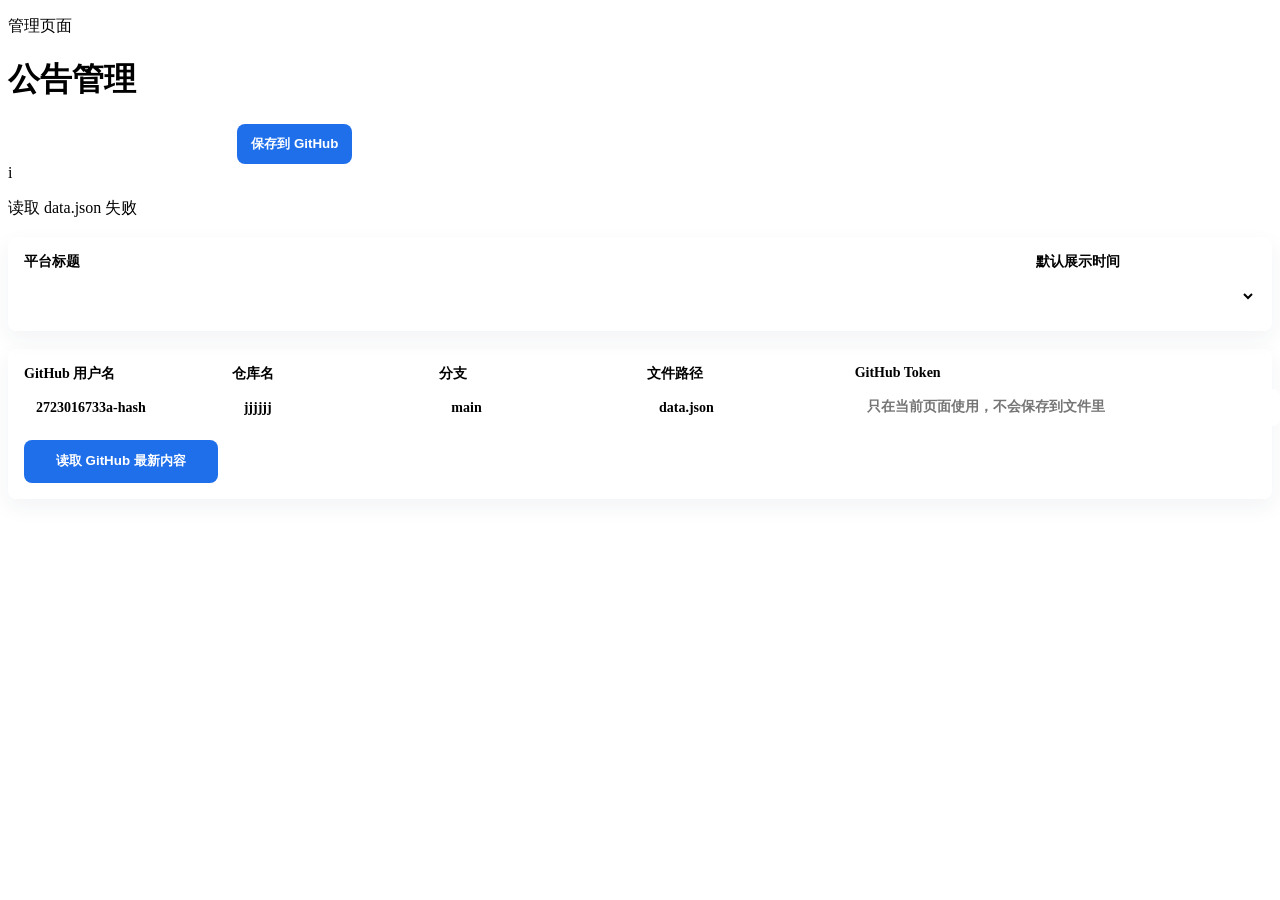
==== admin.html @ 23f2458d "Add files via upload" ====
<!doctype html>
<html lang="zh-CN">
  <head>
    <meta charset="utf-8">
    <meta name="viewport" content="width=device-width, initial-scale=1">
    <title>公告管理</title>
    <link rel="stylesheet" href="./styles.css">
    <link rel="stylesheet" href="./admin.css">
  </head>
  <body>
    <main class="page admin-page">
      <header class="topbar">
        <div>
          <p class="eyebrow">管理页面</p>
          <h1>公告管理</h1>
        </div>
        <div class="admin-actions">
          <button id="open-file" type="button">打开 data.json</button>
          <button id="save-file" type="button">保存到本机</button>
          <button id="save-github" type="button">保存到 GitHub</button>
          <a class="view-link" href="./index.html" target="_blank" rel="noreferrer">查看公告页</a>
        </div>
      </header>

      <section class="notice admin-note" aria-label="状态">
        <div class="notice-mark">i</div>
        <p id="save-status">正在读取 data.json...</p>
      </section>

      <section class="admin-card">
        <label>
          平台标题
          <input id="site-title-input" type="text">
        </label>
        <label>
          默认展示时间
          <select id="active-time-input"></select>
        </label>
      </section>

      <section class="admin-card github-card">
        <label>
          GitHub 用户名
          <input id="github-owner" type="text" value="2723016733a-hash">
        </label>
        <label>
          仓库名
          <input id="github-repo" type="text" value="jjjjjj">
        </label>
        <label>
          分支
          <input id="github-branch" type="text" value="main">
        </label>
        <label>
          文件路径
          <input id="github-path" type="text" value="data.json">
        </label>
        <label class="token-field">
          GitHub Token
          <input id="github-token" type="password" placeholder="只在当前页面使用，不会保存到文件里">
        </label>
        <button id="load-github" type="button">读取 GitHub 最新内容</button>
      </section>

      <nav class="time-tabs" id="time-tabs" aria-label="时间标签"></nav>

      <section class="admin-toolbar">
        <button id="add-time" type="button">新增时间</button>
        <button id="copy-time" type="button">复制当前时间</button>
        <button id="delete-time" type="button">删除当前时间</button>
      </section>

      <section id="editor" class="content" aria-live="polite"></section>
    </main>

    <template id="page-template">
      <article class="panel admin-panel">
        <header class="panel-head">
          <div class="admin-grid">
            <label>
              时间
              <input data-field="time" type="text" placeholder="例如 14:00">
            </label>
            <label>
              更新时间
              <input data-field="updatedAt" type="text" placeholder="例如 2026-06-29 14:00">
            </label>
          </div>
        </header>
        <div class="admin-section-body">
          <label>
            这一时间的公告
            <textarea data-field="notice" rows="3"></textarea>
          </label>
          <div class="section-list"></div>
          <button class="add-section" type="button">新增板块</button>
        </div>
      </article>
    </template>

    <template id="section-editor-template">
      <article class="panel section-editor">
        <header class="panel-head">
          <div class="admin-grid">
            <label>
              板块名称
              <input data-field="title" type="text">
            </label>
            <label>
              副标题
              <input data-field="subtitle" type="text">
            </label>
            <label>
              链接文字
              <input data-field="linkText" type="text">
            </label>
            <label>
              颜色
              <select data-field="accent">
                <option value="blue">蓝色</option>
                <option value="yellow">黄色</option>
              </select>
            </label>
          </div>
          <button class="danger remove-section" type="button">删除板块</button>
        </header>
        <div class="groups"></div>
        <div class="admin-row-actions">
          <label>
            复制内容
            <textarea data-field="copyText" rows="2"></textarea>
          </label>
          <button class="add-group" type="button">新增分组</button>
        </div>
      </article>
    </template>

    <template id="group-editor-template">
      <div class="group group-editor">
        <label class="group-name">
          分组名称
          <input data-field="name" type="text">
        </label>
        <div>
          <div class="items"></div>
          <div class="admin-row-actions">
            <button class="add-item" type="button">新增价格</button>
            <button class="danger remove-group" type="button">删除分组</button>
          </div>
        </div>
      </div>
    </template>

    <template id="item-editor-template">
      <div class="item item-editor">
        <label>
          名称
          <input data-field="label" type="text">
        </label>
        <label>
          价格
          <input data-field="value" type="text">
        </label>
        <label class="check-label">
          <input data-field="highlight" type="checkbox">
          红色
        </label>
        <button class="danger remove-item" type="button">删除</button>
      </div>
    </template>

    <script src="./admin.js"></script>
  </body>
</html>
---- admin.css ----
.admin-page input,
.admin-page textarea,
.admin-page select {
  width: 100%;
  border: 1px solid var(--line);
  border-radius: 8px;
  background: #fff;
  color: var(--text);
  font: inherit;
  padding: 10px 12px;
}

.admin-page textarea {
  resize: vertical;
}

.admin-page label {
  display: grid;
  gap: 7px;
  color: var(--muted);
  font-size: 14px;
  font-weight: 700;
}

.admin-actions,
.admin-toolbar,
.admin-row-actions {
  display: flex;
  align-items: center;
  flex-wrap: wrap;
  gap: 10px;
}

.admin-actions button,
.admin-toolbar button,
.admin-row-actions button,
.view-link {
  min-height: 40px;
  border: 0;
  border-radius: 8px;
  background: var(--blue-dark);
  color: #fff;
  cursor: pointer;
  font-weight: 800;
  padding: 0 14px;
  text-decoration: none;
  display: inline-grid;
  place-items: center;
}

.admin-actions #save-file {
  background: var(--green);
}

.admin-actions #save-github,
.github-card #load-github {
  background: #1f6feb;
}

.danger {
  background: #f1f3f6 !important;
  color: #b21835 !important;
}

.admin-note {
  margin-bottom: 18px;
}

.admin-card {
  display: grid;
  grid-template-columns: minmax(0, 1fr) 220px;
  gap: 14px;
  margin-bottom: 18px;
  padding: 16px;
  border: 1px solid var(--line);
  border-radius: 8px;
  background: var(--panel);
  box-shadow: 0 8px 22px rgba(31, 58, 88, 0.06);
}

.github-card {
  grid-template-columns: repeat(auto-fit, minmax(170px, 1fr));
}

.github-card .token-field {
  grid-column: span 2;
}

.github-card button {
  min-height: 43px;
  align-self: end;
  border: 0;
  border-radius: 8px;
  color: #fff;
  cursor: pointer;
  font-weight: 800;
}

.admin-toolbar {
  justify-content: center;
  margin-bottom: 18px;
}

.admin-grid {
  display: grid;
  grid-template-columns: repeat(auto-fit, minmax(190px, 1fr));
  gap: 12px;
  width: 100%;
}

.admin-panel .panel-head,
.section-editor .panel-head {
  align-items: center;
}

.admin-section-body,
.admin-row-actions {
  padding: 18px 28px;
}

.section-list,
.section-editor .groups {
  display: grid;
  gap: 18px;
  margin-top: 18px;
}

.section-editor {
  box-shadow: none;
}

.group-editor {
  grid-template-columns: 180px 1fr;
  border-top: 1px solid var(--line);
  padding-top: 18px;
}

.item-editor {
  grid-template-columns: minmax(120px, 1fr) minmax(110px, 150px) 72px 70px;
  min-height: 64px;
}

.check-label {
  align-items: center;
  display: flex !important;
  gap: 7px !important;
  color: var(--text) !important;
  margin-top: 22px;
}

.check-label input {
  width: auto;
}

@media (max-width: 820px) {
  .admin-card,
  .group-editor,
  .item-editor {
    grid-template-columns: 1fr;
  }

  .github-card .token-field {
    grid-column: auto;
  }

  .admin-actions {
    align-items: stretch;
    flex-direction: column;
  }

  .admin-actions button,
  .view-link {
    width: 100%;
  }
}
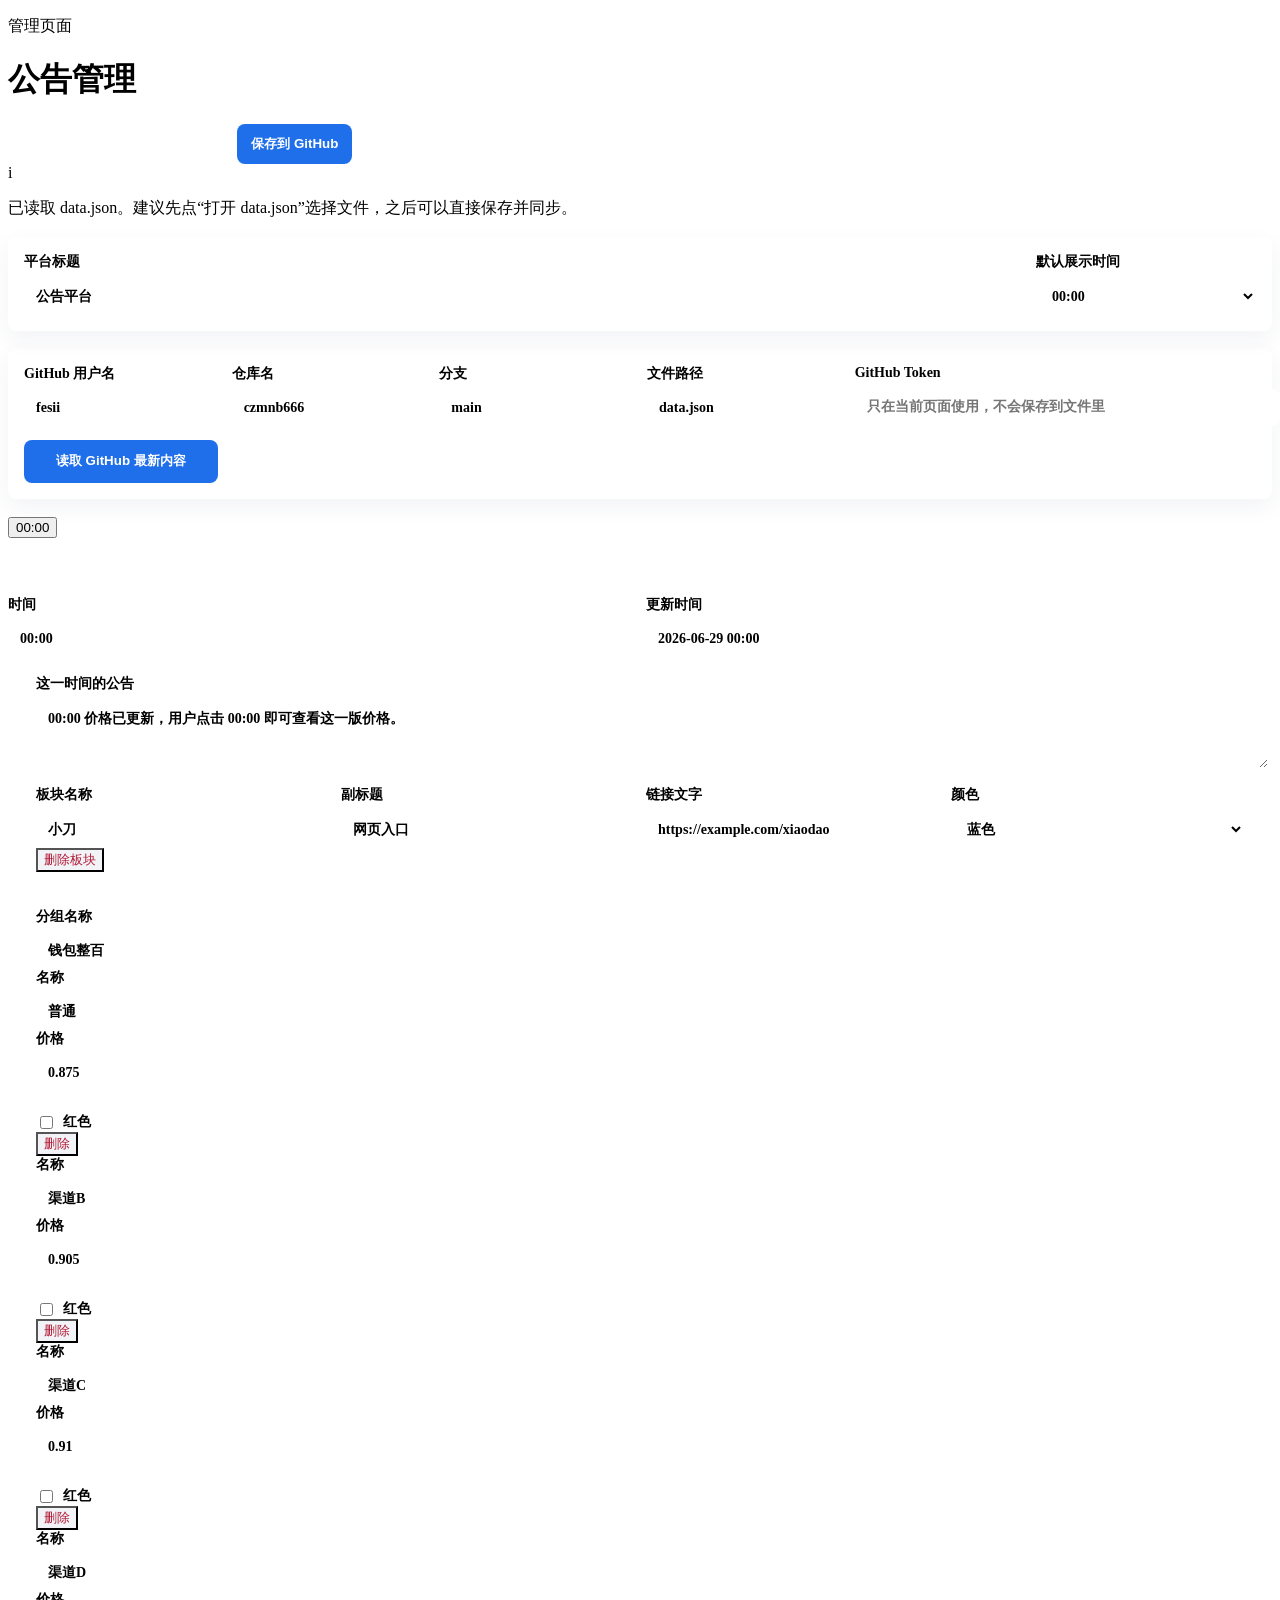
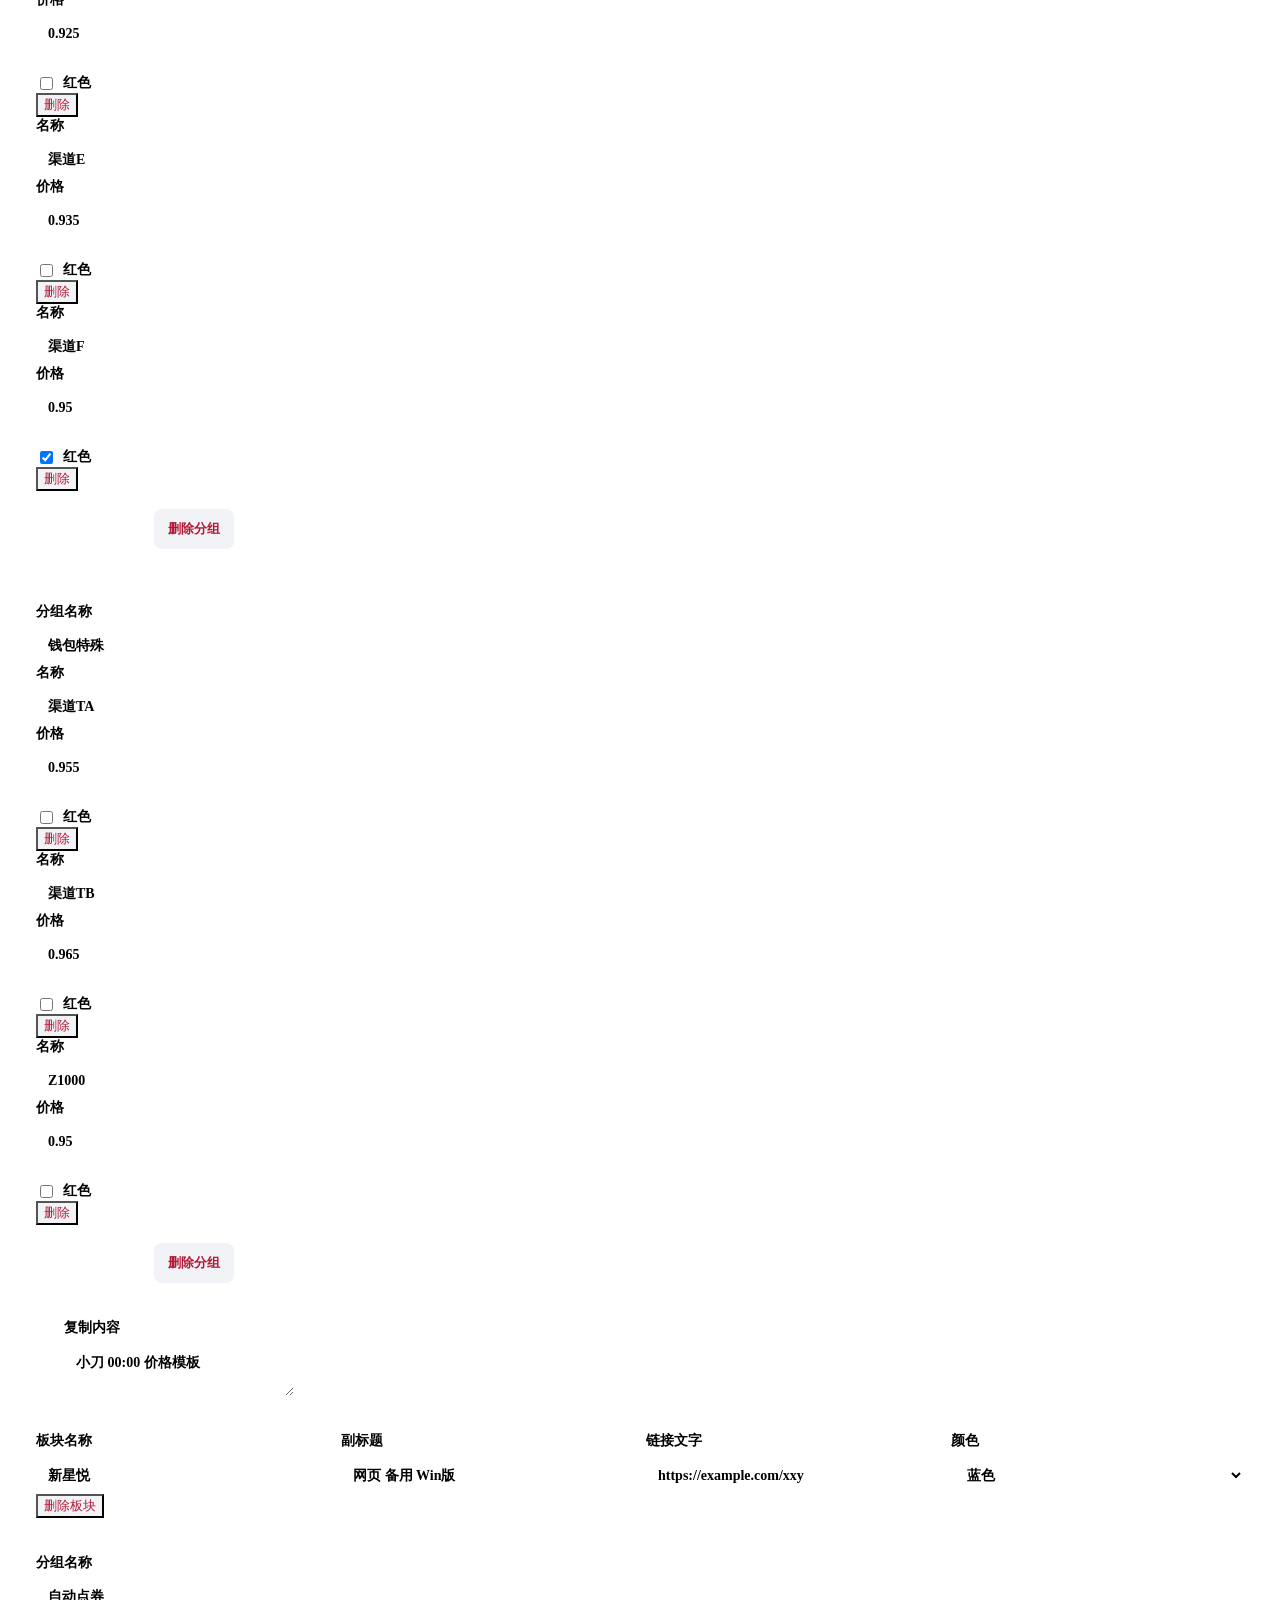
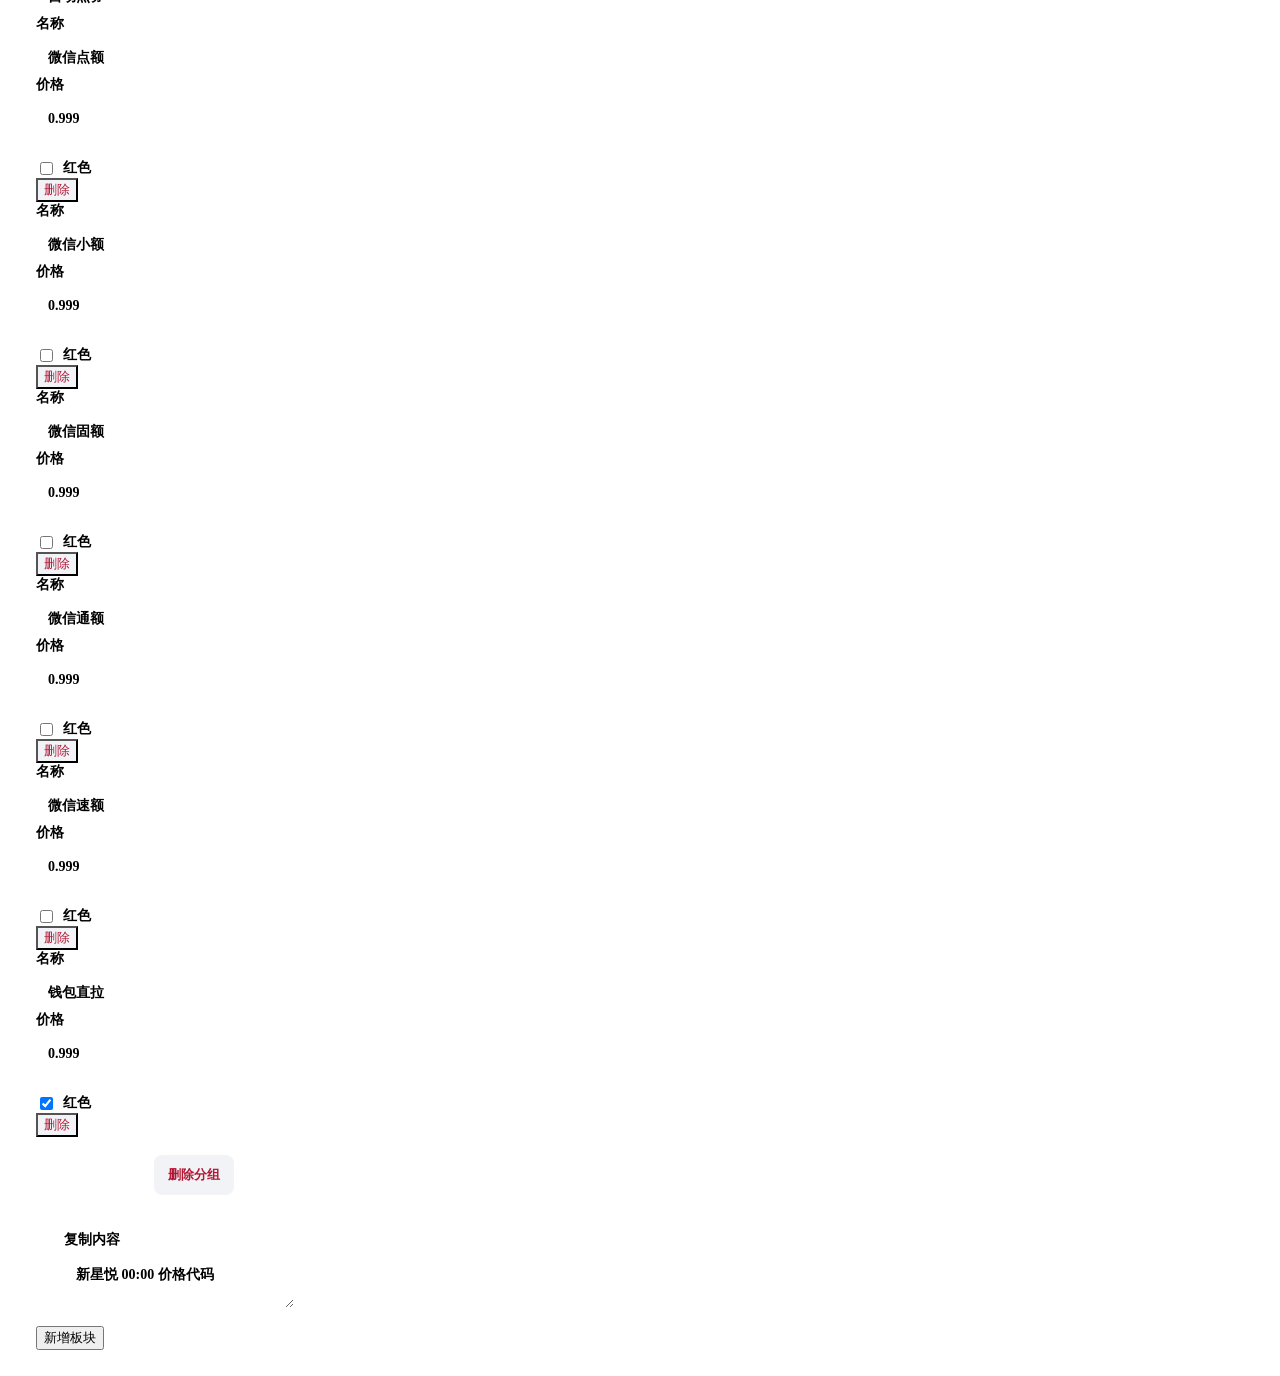
==== commit 7ff3d4d0: "Add files via upload" ====
--- a/admin.html
+++ b/admin.html
@@ -41,11 +41,11 @@
       <section class="admin-card github-card">
         <label>
           GitHub 用户名
-          <input id="github-owner" type="text" value="2723016733a-hash">
+          <input id="github-owner" type="text" value="fesii">
         </label>
         <label>
           仓库名
-          <input id="github-repo" type="text" value="jjjjjj">
+          <input id="github-repo" type="text" value="czmnb666">
         </label>
         <label>
           分支
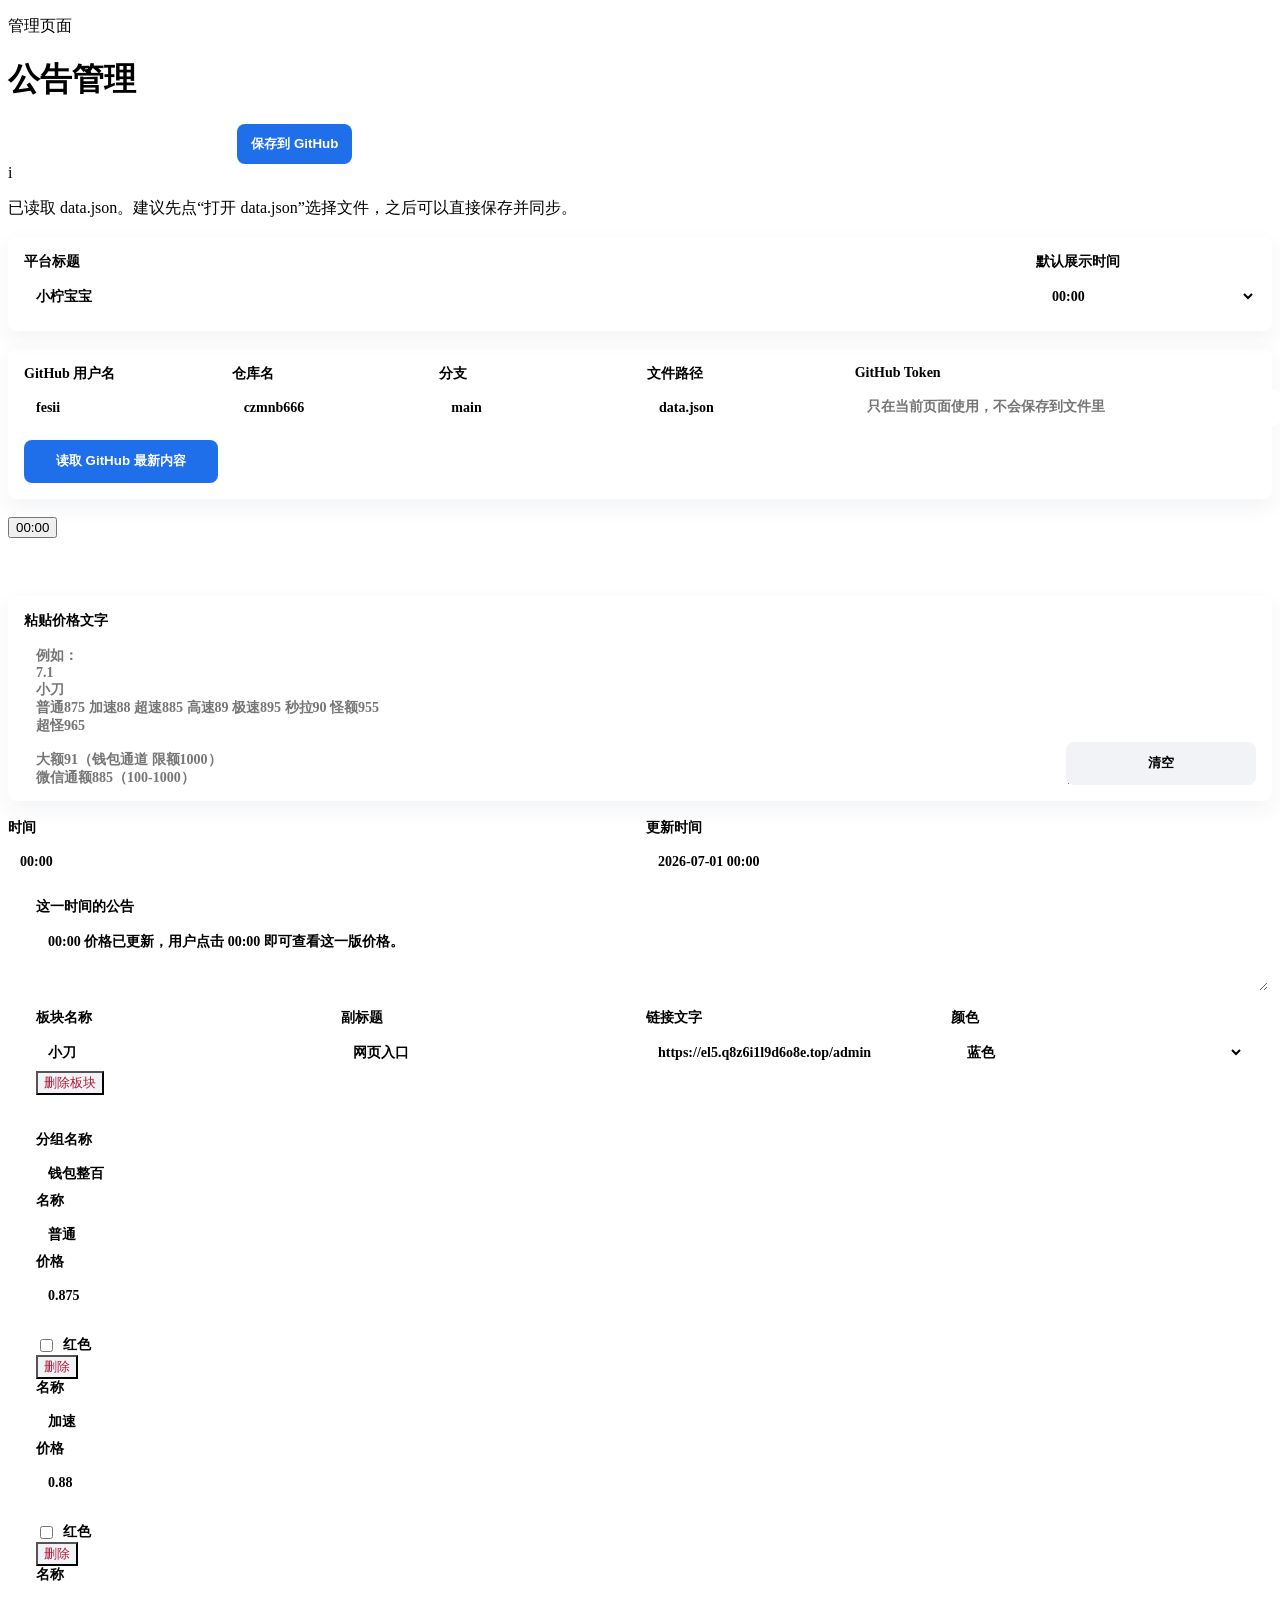
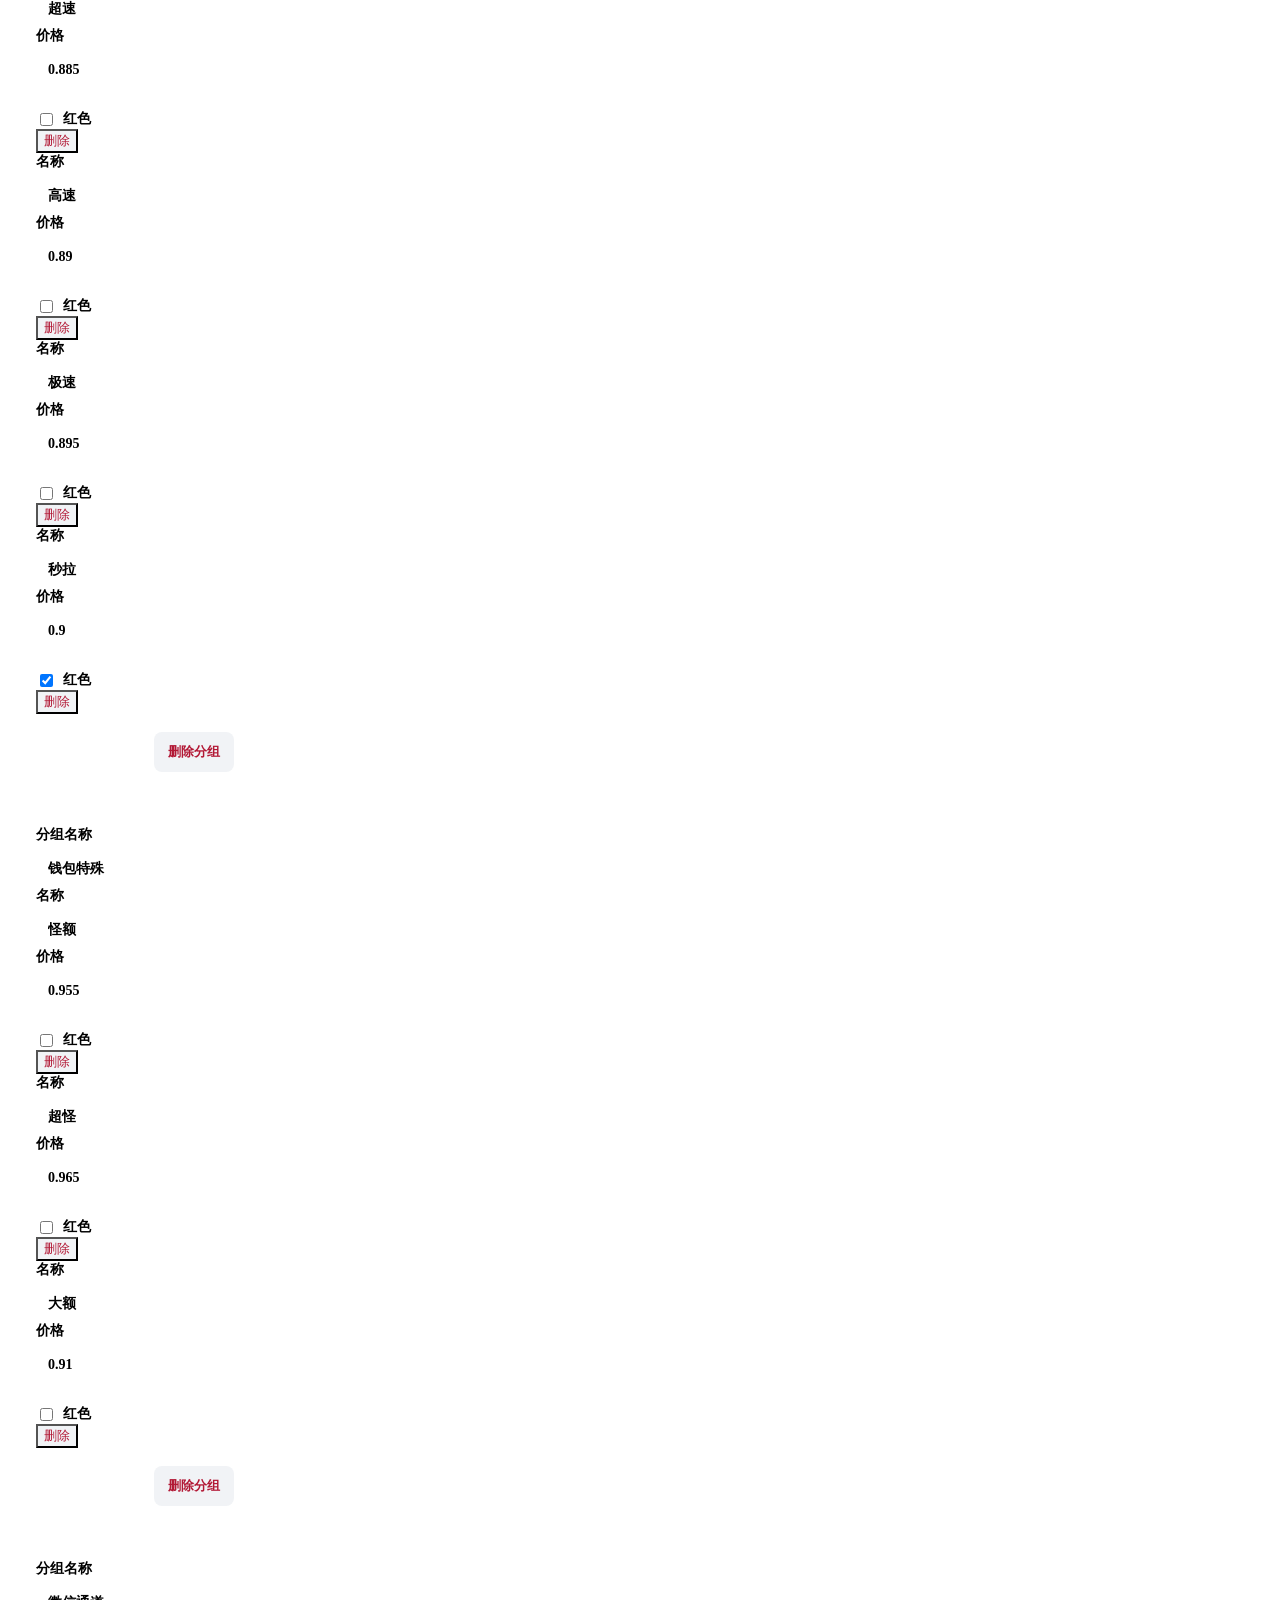
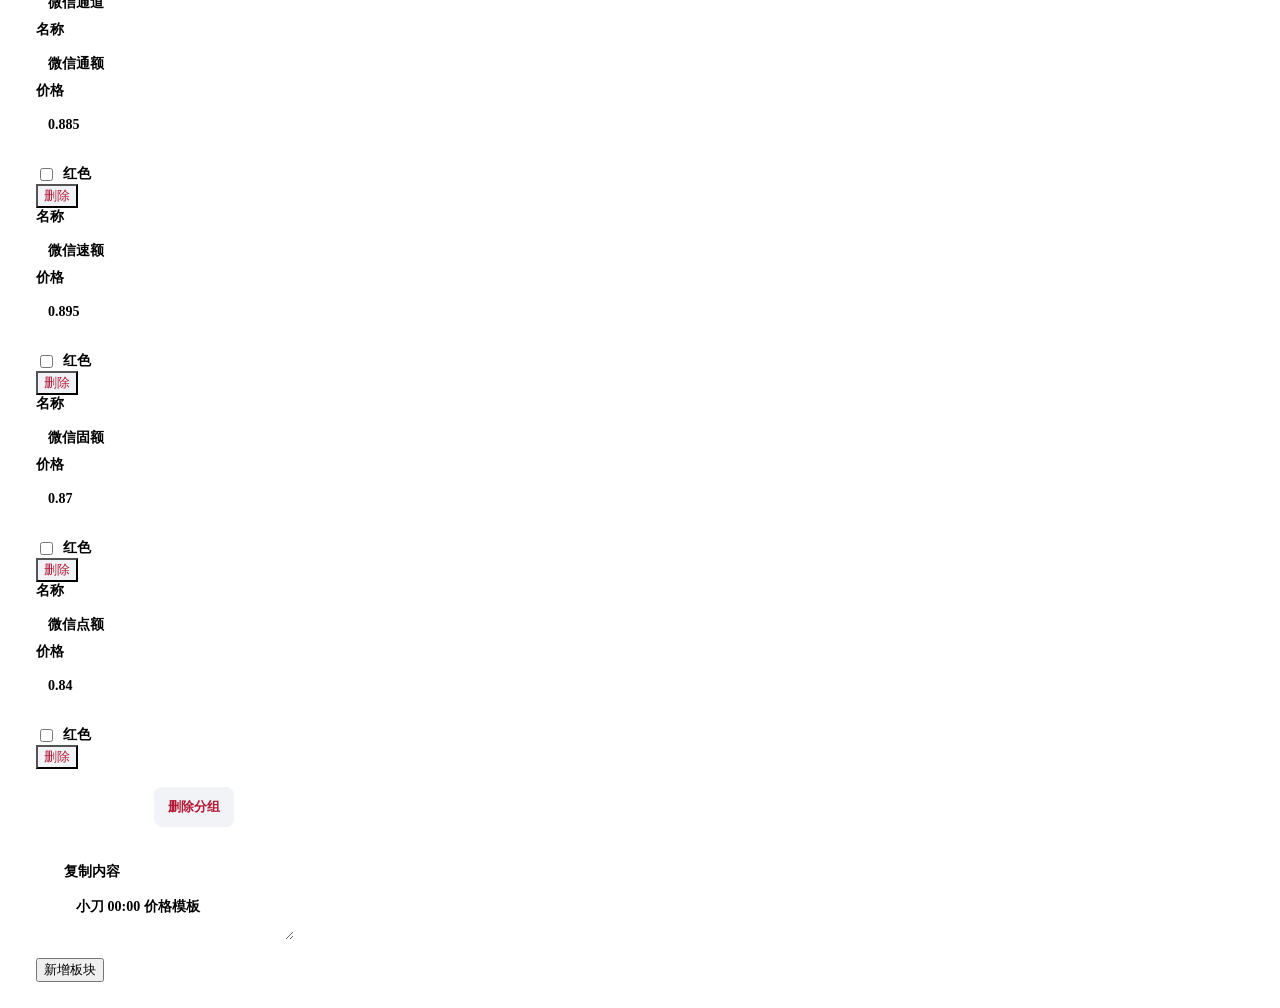
==== commit bfb178d1: "Add files via upload" ====
--- a/admin.html
+++ b/admin.html
@@ -68,6 +68,17 @@
         <button id="add-time" type="button">新增时间</button>
         <button id="copy-time" type="button">复制当前时间</button>
         <button id="delete-time" type="button">删除当前时间</button>
+      </section>
+
+      <section class="admin-card import-card">
+        <label>
+          粘贴价格文字
+          <textarea id="paste-prices" rows="8" placeholder="例如：&#10;7.1&#10;小刀&#10;普通875 加速88 超速885 高速89 极速895 秒拉90 怪额955&#10;超怪965&#10;&#10;大额91（钱包通道 限额1000）&#10;微信通额885（100-1000）"></textarea>
+        </label>
+        <div class="import-actions">
+          <button id="import-prices" type="button">识别到当前时间</button>
+          <button id="clear-import" type="button">清空</button>
+        </div>
       </section>
 
       <section id="editor" class="content" aria-live="polite"></section>
--- a/admin.css
+++ b/admin.css
@@ -82,6 +82,31 @@
   grid-template-columns: repeat(auto-fit, minmax(170px, 1fr));
 }
 
+.import-card {
+  grid-template-columns: 1fr 190px;
+}
+
+.import-actions {
+  display: grid;
+  align-content: end;
+  gap: 10px;
+}
+
+.import-actions button {
+  min-height: 43px;
+  border: 0;
+  border-radius: 8px;
+  background: var(--blue-dark);
+  color: #fff;
+  cursor: pointer;
+  font-weight: 800;
+}
+
+.import-actions #clear-import {
+  background: #f1f3f6;
+  color: var(--text);
+}
+
 .github-card .token-field {
   grid-column: span 2;
 }
@@ -154,6 +179,7 @@
 
 @media (max-width: 820px) {
   .admin-card,
+  .import-card,
   .group-editor,
   .item-editor {
     grid-template-columns: 1fr;
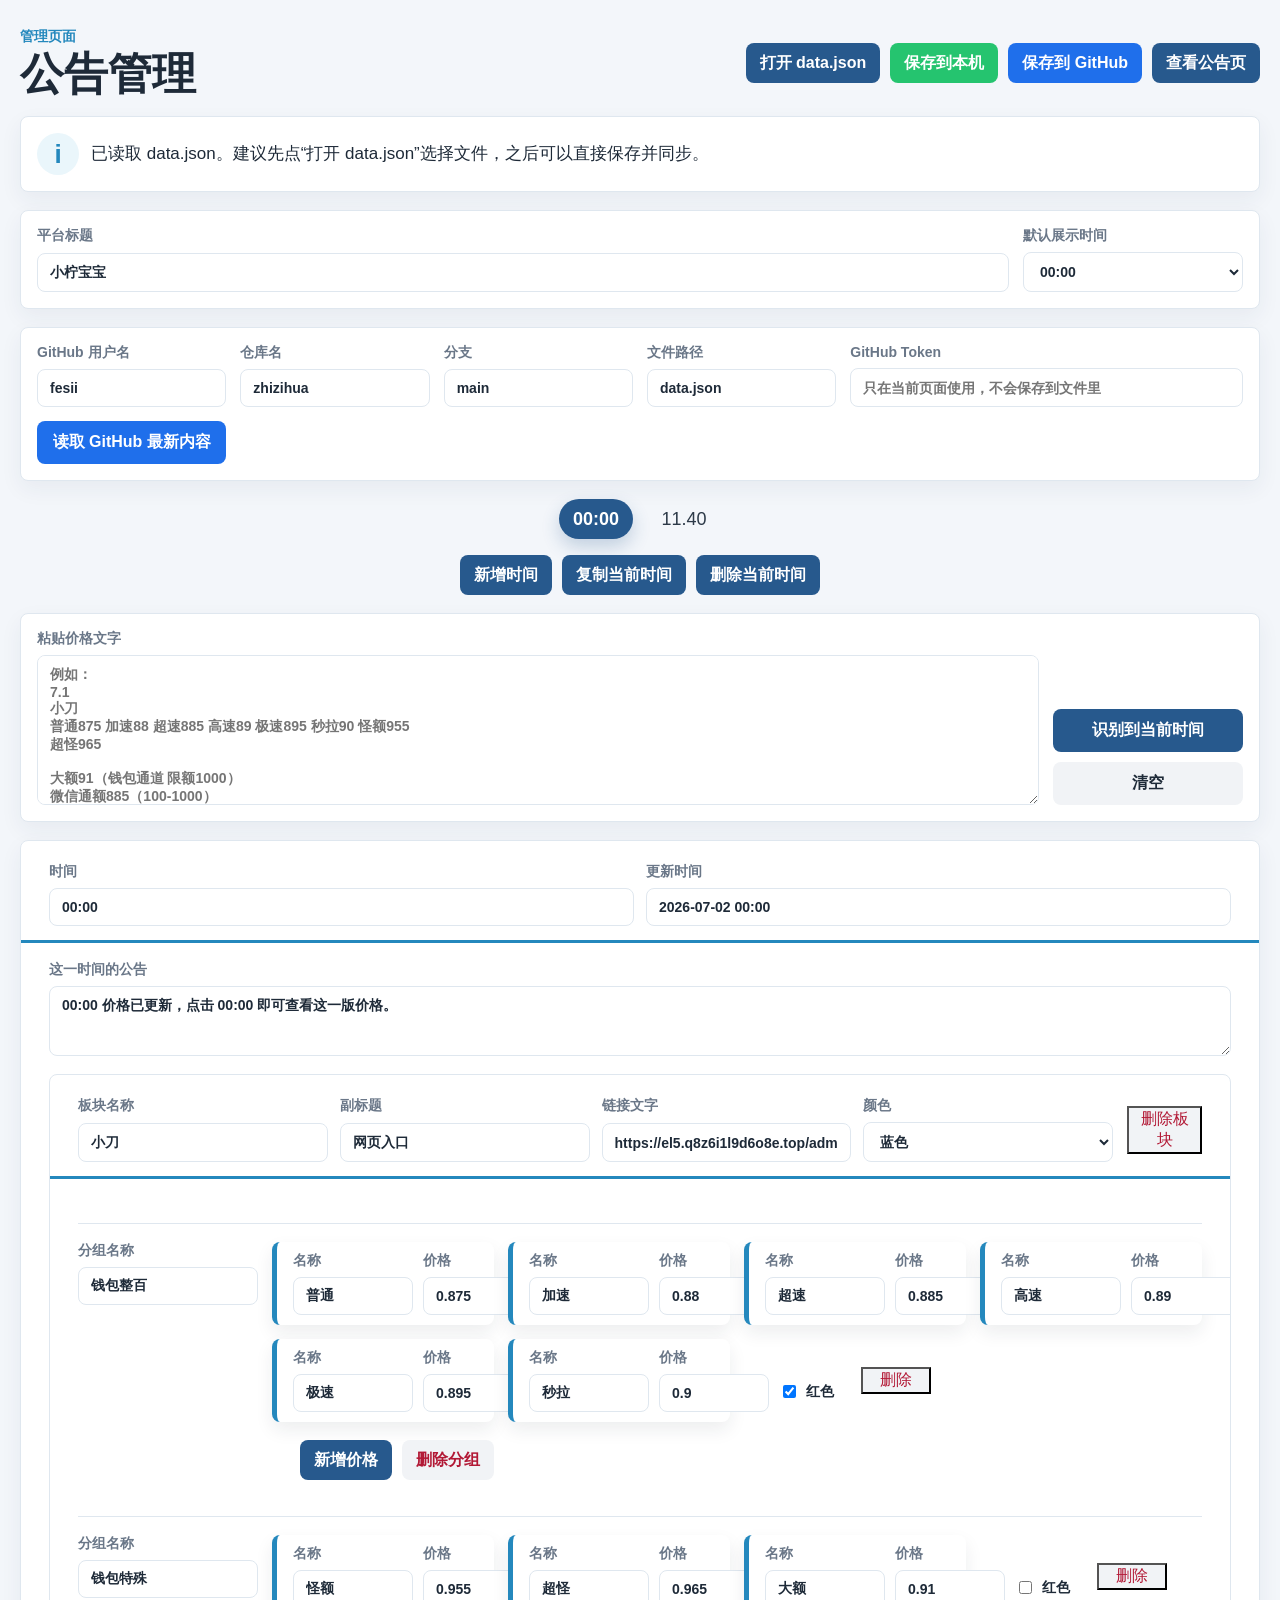
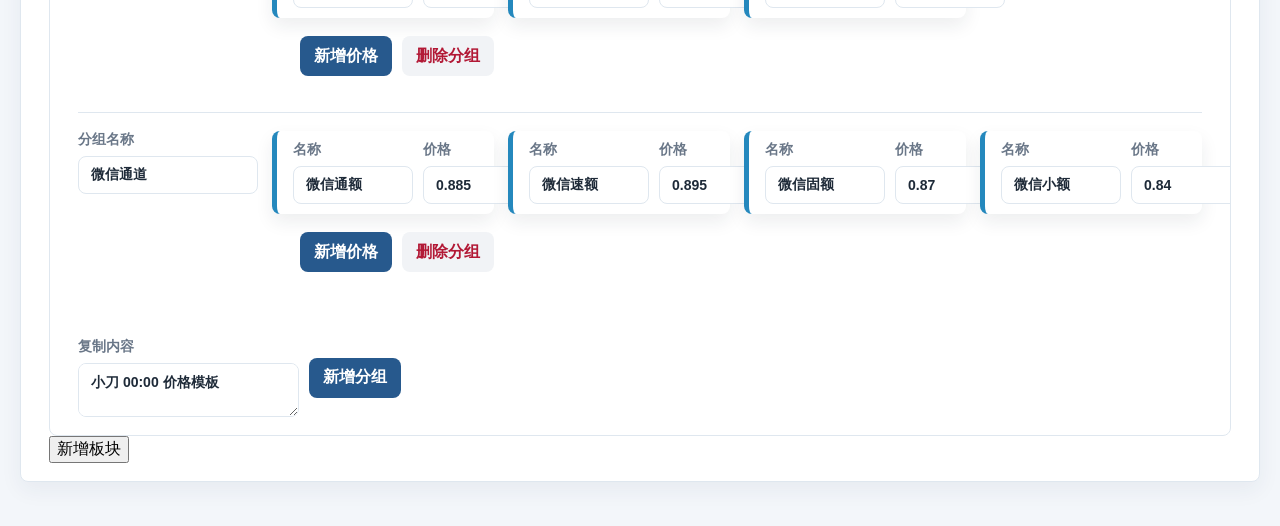
==== commit 33ce6c90: "Add files via upload" ====
--- a/admin.html
+++ b/admin.html
@@ -45,7 +45,7 @@
         </label>
         <label>
           仓库名
-          <input id="github-repo" type="text" value="czmnb666">
+          <input id="github-repo" type="text" value="zhizihua">
         </label>
         <label>
           分支
@@ -57,7 +57,7 @@
         </label>
         <label class="token-field">
           GitHub Token
-          <input id="github-token" type="password" placeholder="只在当前页面使用，不会保存到文件里">
+          <input id="github-token" type="text" placeholder="只在当前页面使用，不会保存到文件里">
         </label>
         <button id="load-github" type="button">读取 GitHub 最新内容</button>
       </section>
--- a/styles.css
+++ b/styles.css
@@ -0,0 +1,320 @@
+:root {
+  color-scheme: light;
+  --bg: #f3f6fa;
+  --text: #1e2a38;
+  --muted: #6a7788;
+  --line: #dfe7ef;
+  --panel: #ffffff;
+  --blue: #2488bd;
+  --blue-dark: #27598d;
+  --yellow: #e7c94a;
+  --green: #25c46f;
+  --red: #db304d;
+  font-family: "Microsoft YaHei", "PingFang SC", "Segoe UI", Arial, sans-serif;
+}
+
+* {
+  box-sizing: border-box;
+}
+
+body {
+  margin: 0;
+  min-height: 100vh;
+  background: var(--bg);
+  color: var(--text);
+}
+
+button {
+  font: inherit;
+}
+
+.page {
+  width: min(1240px, calc(100% - 32px));
+  margin: 0 auto;
+  padding: 28px 0 44px;
+}
+
+.topbar {
+  display: flex;
+  align-items: center;
+  justify-content: space-between;
+  gap: 16px;
+  margin-bottom: 18px;
+}
+
+.eyebrow {
+  margin: 0 0 4px;
+  color: var(--blue);
+  font-size: 14px;
+  font-weight: 700;
+}
+
+h1 {
+  margin: 0;
+  font-size: clamp(28px, 4vw, 44px);
+  line-height: 1.1;
+}
+
+.status {
+  min-width: 176px;
+  padding: 10px 14px;
+  border: 1px solid var(--line);
+  border-radius: 8px;
+  background: var(--panel);
+  text-align: right;
+  box-shadow: 0 8px 22px rgba(31, 58, 88, 0.07);
+}
+
+.status span {
+  display: block;
+  color: var(--muted);
+  font-size: 13px;
+}
+
+.status strong {
+  display: block;
+  margin-top: 2px;
+  font-size: 16px;
+}
+
+.notice {
+  display: grid;
+  grid-template-columns: 42px 1fr;
+  align-items: center;
+  gap: 12px;
+  margin-bottom: 18px;
+  padding: 16px;
+  border: 1px solid var(--line);
+  border-radius: 8px;
+  background: var(--panel);
+  box-shadow: 0 8px 22px rgba(31, 58, 88, 0.06);
+}
+
+.notice-mark {
+  display: grid;
+  width: 42px;
+  height: 42px;
+  place-items: center;
+  border-radius: 50%;
+  background: #eaf6fb;
+  color: var(--blue);
+  font-size: 26px;
+  font-weight: 900;
+}
+
+.notice p {
+  margin: 0;
+  font-size: 17px;
+  line-height: 1.7;
+}
+
+.time-tabs {
+  display: flex;
+  justify-content: center;
+  flex-wrap: wrap;
+  gap: 14px;
+  margin: 12px 0 16px;
+}
+
+.time-tabs button {
+  min-width: 74px;
+  height: 40px;
+  border: 0;
+  border-radius: 20px;
+  background: transparent;
+  color: #2d3a48;
+  font-size: 18px;
+  cursor: pointer;
+}
+
+.time-tabs button:hover {
+  background: #e9f0f7;
+}
+
+.time-tabs .active {
+  background: var(--blue-dark);
+  color: #fff;
+  font-weight: 800;
+  box-shadow: 0 8px 18px rgba(39, 89, 141, 0.24);
+}
+
+.copy-all-bar {
+  display: flex;
+  justify-content: center;
+  margin: 0 0 18px;
+}
+
+.content {
+  display: grid;
+  gap: 28px;
+}
+
+.panel {
+  border: 1px solid var(--line);
+  border-radius: 8px;
+  background: var(--panel);
+  box-shadow: 0 8px 22px rgba(31, 58, 88, 0.06);
+  overflow: hidden;
+}
+
+.panel-head {
+  display: flex;
+  align-items: end;
+  justify-content: space-between;
+  gap: 14px;
+  padding: 22px 28px 14px;
+  border-bottom: 3px solid var(--blue);
+}
+
+.panel[data-accent="yellow"] .panel-head {
+  border-bottom-color: var(--blue);
+}
+
+.panel h2 {
+  margin: 0;
+  font-size: 30px;
+  line-height: 1.1;
+}
+
+.meta {
+  margin: 8px 0 0;
+  color: #4c97ad;
+  font-size: 15px;
+  font-weight: 700;
+  word-break: break-all;
+}
+
+.copy-button {
+  min-width: 118px;
+  height: 44px;
+  border: 0;
+  border-radius: 8px;
+  background: linear-gradient(180deg, #3ee184, var(--green));
+  color: #fff;
+  font-size: 17px;
+  font-weight: 800;
+  cursor: pointer;
+  box-shadow: 0 9px 18px rgba(37, 196, 111, 0.25);
+}
+
+.groups {
+  display: grid;
+  gap: 20px;
+  padding: 26px 28px 30px;
+}
+
+.group {
+  display: grid;
+  grid-template-columns: 86px 1fr;
+  align-items: start;
+  gap: 14px;
+}
+
+.group h3 {
+  margin: 11px 0 0;
+  color: var(--blue);
+  font-size: 19px;
+  line-height: 1.2;
+}
+
+.items {
+  display: grid;
+  grid-template-columns: repeat(auto-fill, minmax(190px, 1fr));
+  gap: 14px;
+}
+
+.item {
+  display: grid;
+  grid-template-columns: minmax(0, 1fr) auto;
+  align-items: center;
+  gap: 10px;
+  min-height: 54px;
+  padding: 10px 16px;
+  border-left: 5px solid var(--blue);
+  border-radius: 8px;
+  background: #fff;
+  box-shadow: 0 8px 18px rgba(30, 42, 56, 0.08);
+}
+
+.panel[data-accent="yellow"] .item {
+  border-left-color: var(--yellow);
+}
+
+.label {
+  min-width: 0;
+  color: #3d4b5b;
+  font-size: 18px;
+  line-height: 1.25;
+  overflow-wrap: anywhere;
+}
+
+.value {
+  color: #101820;
+  font-size: 21px;
+  line-height: 1.1;
+}
+
+.item.highlight .value {
+  color: var(--red);
+}
+
+.error {
+  padding: 22px;
+  border: 1px solid #ffd1d9;
+  border-radius: 8px;
+  background: #fff5f7;
+  color: #b21835;
+  font-weight: 700;
+}
+
+@media (max-width: 720px) {
+  .page {
+    width: min(100% - 20px, 1240px);
+    padding-top: 16px;
+  }
+
+  .topbar,
+  .panel-head {
+    align-items: stretch;
+    flex-direction: column;
+  }
+
+  .status {
+    width: 100%;
+    text-align: left;
+  }
+
+  .time-tabs {
+    justify-content: flex-start;
+    gap: 8px;
+  }
+
+  .time-tabs button {
+    min-width: 64px;
+    height: 36px;
+    font-size: 15px;
+  }
+
+  .panel-head,
+  .groups {
+    padding-left: 14px;
+    padding-right: 14px;
+  }
+
+  .panel h2 {
+    font-size: 25px;
+  }
+
+  .group {
+    grid-template-columns: 1fr;
+    gap: 8px;
+  }
+
+  .group h3 {
+    margin-top: 0;
+  }
+
+  .items {
+    grid-template-columns: 1fr;
+  }
+}
